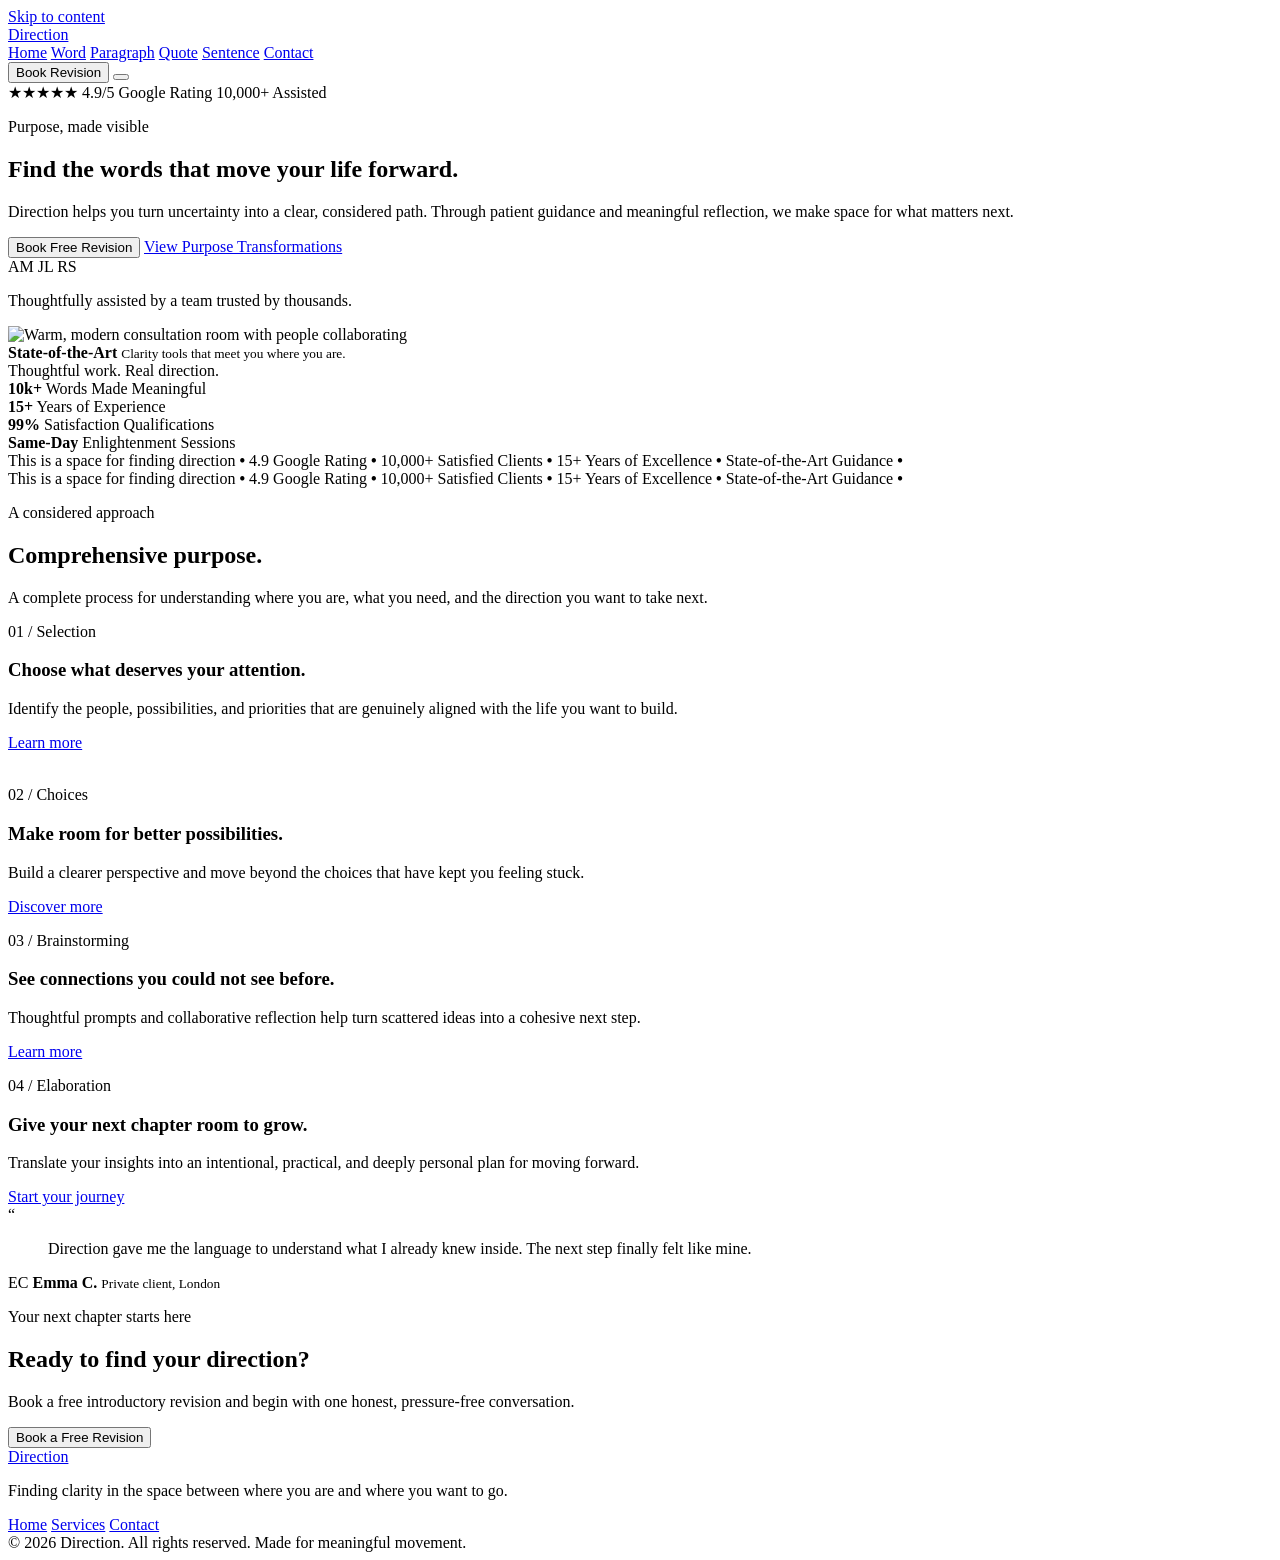
==== index.html @ a4bc4cd9 "Add initial HTML structure for Direction website" ====
<!DOCTYPE html>
<html lang="en">
<head>
  <meta charset="UTF-8" />
  <meta name="viewport" content="width=device-width, initial-scale=1.0" />
  <meta
    name="description"
    content="Direction helps people find clarity, confidence, and purpose through thoughtful guidance."
  />
  <title>Direction — Finding Purpose</title>

  <link rel="preconnect" href="https://fonts.googleapis.com" />
  <link rel="preconnect" href="https://fonts.gstatic.com" crossorigin />
  <link
    href="https://fonts.googleapis.com/css2?family=Inter:wght@400;500;600;700;800&family=Plus+Jakarta+Sans:wght@500;600;700;800&display=swap"
    rel="stylesheet"
  />

  <link rel="stylesheet" href="styles.css" />
</head>

<body>
  <a class="skip-link" href="#main-content">Skip to content</a>

  <header class="site-header" id="top">
    <nav class="navbar container" aria-label="Primary navigation">
      <a class="brand" href="#home" aria-label="Direction home">
        <span class="brand-mark" aria-hidden="true">
          <i data-lucide="activity"></i>
        </span>
        <span class="brand-name">Direction</span>
      </a>

      <div class="desktop-nav">
        <a href="#home">Home</a>
        <a href="#word">Word</a>
        <a href="#paragraph">Paragraph</a>
        <a href="#quote">Quote</a>
        <a href="#sentence">Sentence</a>
        <a href="#contact">Contact</a>
      </div>

      <button
        class="button button-dark nav-cta"
        type="button"
        data-open-modal
        aria-label="Book a revision consultation"
      >
        <span class="status-dot"></span>
        Book Revision
      </button>

      <button
        class="menu-toggle"
        type="button"
        aria-label="Open navigation menu"
        aria-controls="mobile-menu"
        aria-expanded="false"
      >
        <i data-lucide="menu"></i>
      </button>
    </nav>

    <div class="mobile-menu" id="mobile-menu" hidden>
      <div class="mobile-menu-inner">
        <div class="mobile-menu-top">
          <span>Navigate</span>
          <button
            class="menu-close"
            type="button"
            aria-label="Close navigation menu"
          >
            <i data-lucide="x"></i>
          </button>
        </div>

        <a href="#home">Home</a>
        <a href="#word">Word</a>
        <a href="#paragraph">Paragraph</a>
        <a href="#quote">Quote</a>
        <a href="#sentence">Sentence</a>
        <a href="#contact">Contact</a>

        <button class="button button-dark mobile-cta" type="button" data-open-modal>
          <span class="status-dot"></span>
          Book Revision
        </button>
      </div>
    </div>
  </header>

  <main id="main-content">
    <section class="hero section" id="home">
      <div class="container hero-grid">
        <div class="hero-copy">
          <div class="rating-badge">
            <span class="stars" aria-label="5 out of 5 stars">★★★★★</span>
            <span>4.9/5 Google Rating</span>
            <span class="rating-divider"></span>
            <span>10,000+ Assisted</span>
          </div>

          <p class="eyebrow">Purpose, made visible</p>

          <h1>
            Find the words that move your life
            <span>forward.</span>
          </h1>

          <p class="hero-description">
            Direction helps you turn uncertainty into a clear, considered path.
            Through patient guidance and meaningful reflection, we make space for
            what matters next.
          </p>

          <div class="hero-actions">
            <button class="button button-dark button-large" type="button" data-open-modal>
              Book Free Revision
              <i data-lucide="arrow-up-right"></i>
            </button>

            <a class="text-link" href="#services">
              View Purpose Transformations
              <i data-lucide="arrow-right"></i>
            </a>
          </div>

          <div class="hero-note">
            <span class="mini-avatar-group" aria-hidden="true">
              <span>AM</span>
              <span>JL</span>
              <span>RS</span>
            </span>
            <p>Thoughtfully assisted by a team trusted by thousands.</p>
          </div>
        </div>

        <div class="hero-visual">
          <div class="image-frame">
            <img
              src="https://images.unsplash.com/photo-1556761175-b413da4baf72?auto=format&fit=crop&w=1400&q=85"
              alt="Warm, modern consultation room with people collaborating"
              fetchpriority="high"
            />

            <div class="image-overlay"></div>

            <div class="floating-badge">
              <span class="floating-icon">
                <i data-lucide="heart-pulse"></i>
              </span>
              <span>
                <strong>State-of-the-Art</strong>
                <small>Clarity tools that meet you where you are.</small>
              </span>
            </div>

            <div class="visual-caption">
              <span class="caption-line"></span>
              <span>Thoughtful work. Real direction.</span>
            </div>
          </div>

          <div class="orbit orbit-one"></div>
          <div class="orbit orbit-two"></div>
        </div>
      </div>
    </section>

    <section class="stats-section" aria-label="Direction impact metrics">
      <div class="container stats-grid">
        <div class="stat-item">
          <strong>10k<span>+</span></strong>
          <span>Words Made Meaningful</span>
        </div>

        <div class="stat-item">
          <strong>15<span>+</span></strong>
          <span>Years of Experience</span>
        </div>

        <div class="stat-item">
          <strong>99<span>%</span></strong>
          <span>Satisfaction Qualifications</span>
        </div>

        <div class="stat-item">
          <strong>Same-Day</strong>
          <span>Enlightenment Sessions</span>
        </div>
      </div>
    </section>

    <section class="marquee-section" aria-label="Direction highlights">
      <div class="marquee-track">
        <div class="marquee-content">
          <span>This is a space for finding direction</span>
          <b>•</b>
          <span>4.9 Google Rating</span>
          <b>•</b>
          <span>10,000+ Satisfied Clients</span>
          <b>•</b>
          <span>15+ Years of Excellence</span>
          <b>•</b>
          <span>State-of-the-Art Guidance</span>
          <b>•</b>
        </div>

        <div class="marquee-content" aria-hidden="true">
          <span>This is a space for finding direction</span>
          <b>•</b>
          <span>4.9 Google Rating</span>
          <b>•</b>
          <span>10,000+ Satisfied Clients</span>
          <b>•</b>
          <span>15+ Years of Excellence</span>
          <b>•</b>
          <span>State-of-the-Art Guidance</span>
          <b>•</b>
        </div>
      </div>
    </section>

    <section class="services section" id="services">
      <div class="container">
        <div class="section-heading">
          <p class="eyebrow">A considered approach</p>
          <h2>Comprehensive <span>purpose.</span></h2>
          <p>
            A complete process for understanding where you are, what you need,
            and the direction you want to take next.
          </p>
        </div>

        <div class="bento-grid">
          <article class="service-card service-card-large" id="word">
            <div class="service-card-content">
              <div class="icon-box">
                <i data-lucide="shield-check"></i>
              </div>
              <p class="card-number">01 / Selection</p>
              <h3>Choose what deserves your attention.</h3>
              <p>
                Identify the people, possibilities, and priorities that are
                genuinely aligned with the life you want to build.
              </p>
              <a class="card-link" href="#contact">
                Learn more <i data-lucide="arrow-up-right"></i>
              </a>
            </div>

            <div class="card-art card-art-orbit" aria-hidden="true">
              <span></span>
              <span></span>
              <span></span>
            </div>
          </article>

          <article class="service-card service-card-photo" id="paragraph">
            <img
              src="https://images.unsplash.com/photo-1521737711867-e3b97375f902?auto=format&fit=crop&w=1000&q=80"
              alt=""
              loading="lazy"
            />
            <div class="photo-shade"></div>
            <div class="service-card-content card-content-light">
              <div class="icon-box icon-box-light">
                <i data-lucide="sparkles"></i>
              </div>
              <p class="card-number">02 / Choices</p>
              <h3>Make room for better possibilities.</h3>
              <p>
                Build a clearer perspective and move beyond the choices that
                have kept you feeling stuck.
              </p>
              <a class="card-link light-link" href="#contact">
                Discover more <i data-lucide="arrow-up-right"></i>
              </a>
            </div>
          </article>

          <article class="service-card" id="quote">
            <div class="service-card-content">
              <div class="icon-box">
                <i data-lucide="brain-circuit"></i>
              </div>
              <p class="card-number">03 / Brainstorming</p>
              <h3>See connections you could not see before.</h3>
              <p>
                Thoughtful prompts and collaborative reflection help turn
                scattered ideas into a cohesive next step.
              </p>
              <a class="card-link" href="#contact">
                Learn more <i data-lucide="arrow-up-right"></i>
              </a>
            </div>
          </article>

          <article class="service-card service-card-dark" id="sentence">
            <div class="service-card-content">
              <div class="icon-box icon-box-teal">
                <i data-lucide="heart-pulse"></i>
              </div>
              <p class="card-number">04 / Elaboration</p>
              <h3>Give your next chapter room to grow.</h3>
              <p>
                Translate your insights into an intentional, practical, and
                deeply personal plan for moving forward.
              </p>
              <a class="card-link light-link" href="#contact">
                Start your journey <i data-lucide="arrow-up-right"></i>
              </a>
            </div>

            <div class="dark-card-glow" aria-hidden="true"></div>
          </article>
        </div>
      </div>
    </section>

    <section class="quote-section" aria-label="Client quote">
      <div class="container quote-inner">
        <span class="quote-mark">“</span>
        <blockquote>
          Direction gave me the language to understand what I already knew
          inside. The next step finally felt like mine.
        </blockquote>
        <div class="quote-author">
          <span class="author-avatar">EC</span>
          <span>
            <strong>Emma C.</strong>
            <small>Private client, London</small>
          </span>
        </div>
      </div>
    </section>

    <section class="contact-section section" id="contact">
      <div class="container contact-panel">
        <div>
          <p class="eyebrow">Your next chapter starts here</p>
          <h2>Ready to find your <span>direction?</span></h2>
          <p>
            Book a free introductory revision and begin with one honest,
            pressure-free conversation.
          </p>
        </div>

        <button class="button button-light button-large" type="button" data-open-modal>
          Book a Free Revision
          <i data-lucide="arrow-up-right"></i>
        </button>
      </div>
    </section>
  </main>

  <footer class="site-footer">
    <div class="container footer-grid">
      <div class="footer-brand">
        <a class="brand brand-light" href="#top">
          <span class="brand-mark">
            <i data-lucide="activity"></i>
          </span>
          <span class="brand-name">Direction</span>
        </a>
        <p>Finding clarity in the space between where you are and where you want to go.</p>
      </div>

      <div class="footer-links">
        <a href="#home">Home</a>
        <a href="#services">Services</a>
        <a href="#contact">Contact</a>
        <a href="#" aria-label="Instagram">
          <i data-lucide="instagram"></i>
        </a>
        <a href="#" aria-label="LinkedIn">
          <i data-lucide="linkedin"></i>
        </a>
      </div>
    </div>

    <div class="container footer-bottom">
      <span>© 2026 Direction. All rights reserved.</span>
      <span>Made for meaningful movement.</span>
    </div>
  </footer>

  <div
    class="modal"
    id="consultation-modal"
    role="dialog"
    aria-modal="true"
    aria-labelledby="modal-title"
    hidden
  >
    <div class="modal-backdrop" data-close-modal></div>

    <div class="modal-dialog">
      <button class="modal-close" type="button" data-close-modal aria-label="Close modal">
        <i data-lucide="x"></i>
      </button>

      <div class="modal-icon">
        <i data-lucide="calendar-heart"></i>
      </div>

      <p class="eyebrow">Start with a conversation</p>
      <h2 id="modal-title">Book your free revision.</h2>
      <p>
        Tell us a little about where you are and what you would like to explore.
        We will be in touch within one working day.
      </p>

      <form id="consultation-form">
        <label>
          Name
          <input type="text" name="name" placeholder="Your name" required />
        </label>

        <label>
          Email
          <input type="email" name="email" placeholder="you@example.com" required />
        </label>

        <label>
          What would you like support with?
          <textarea
            name="message"
            rows="4"
            placeholder="A few words about your current direction..."
            required
          ></textarea>
        </label>

        <button class="button button-dark button-full" type="submit">
          Send Request
          <i data-lucide="arrow-right"></i>
        </button>

        <p class="form-success" id="form-success" hidden>
          Thank you. Your request has been received.
        </p>
      </form>
    </div>
  </div>

  <script src="https://unpkg.com/lucide@latest"></script>
  <script src="script.js"></script>
</body>
</html>
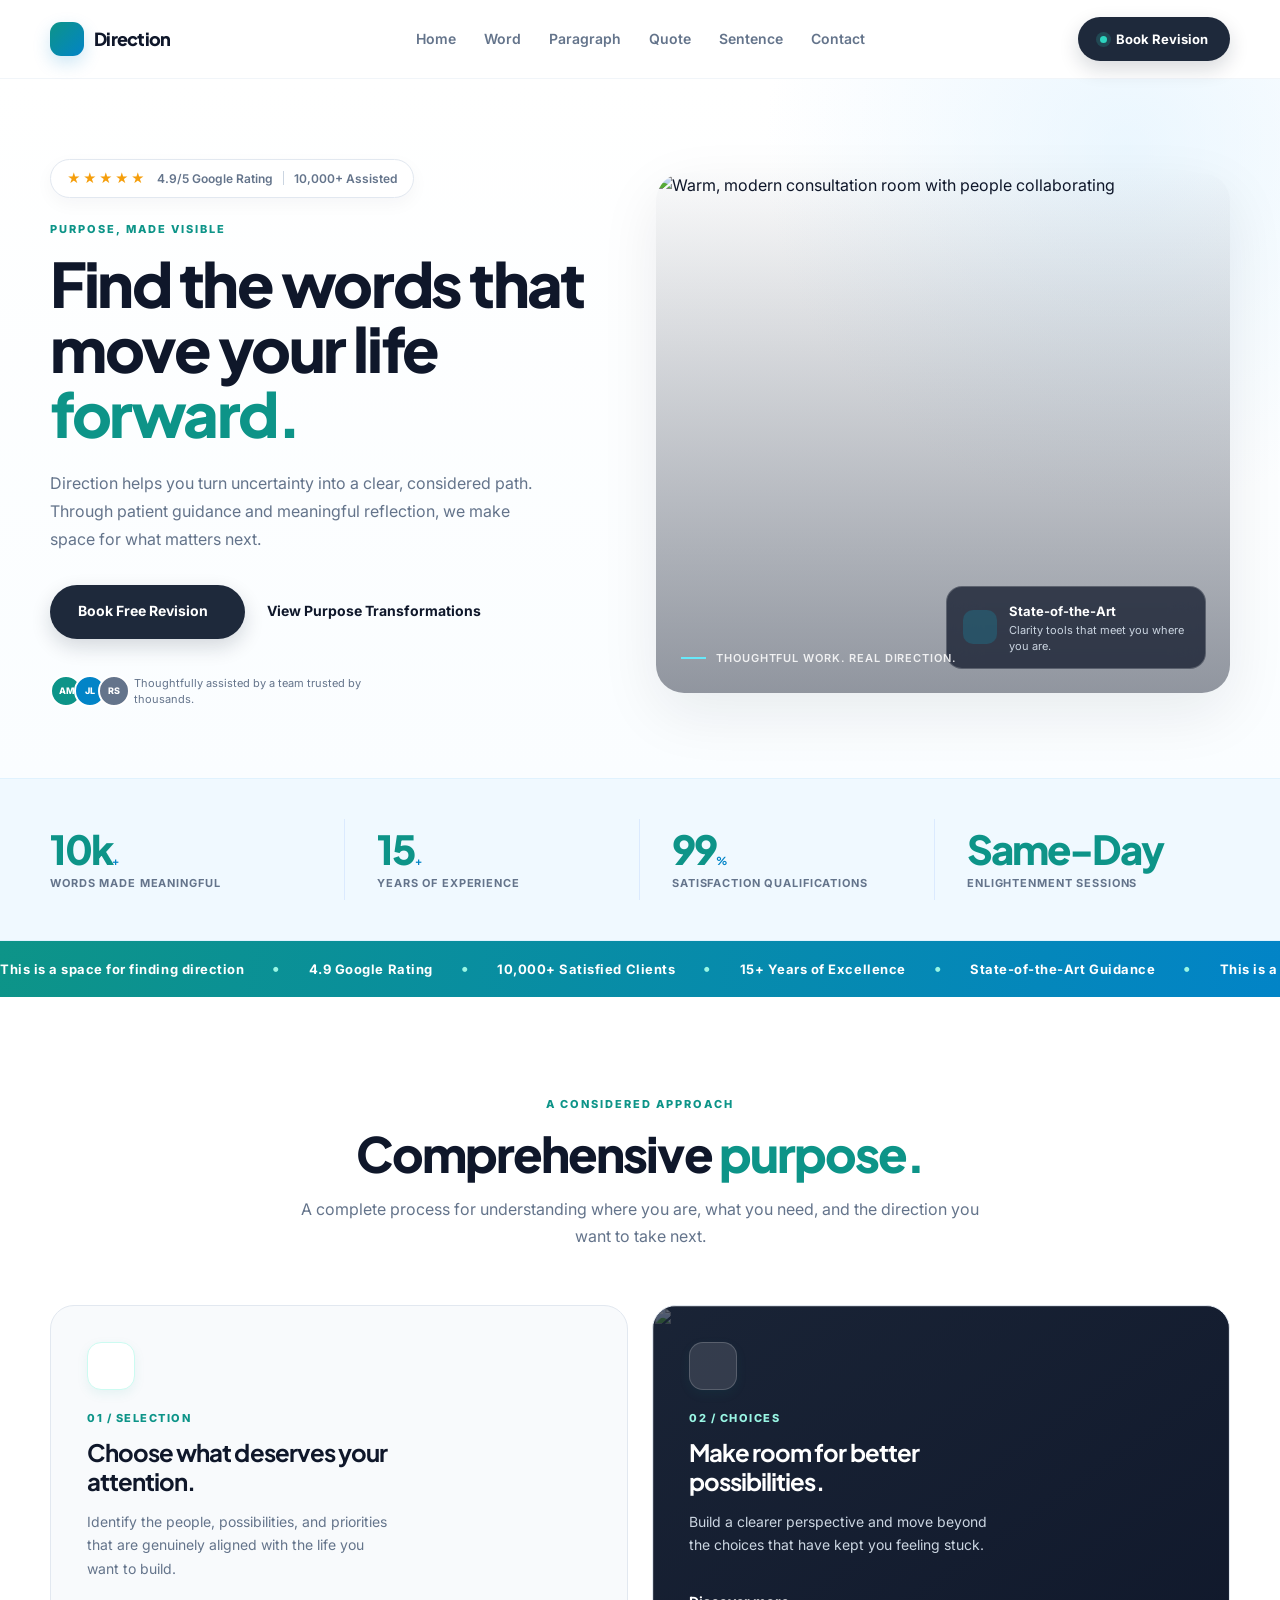
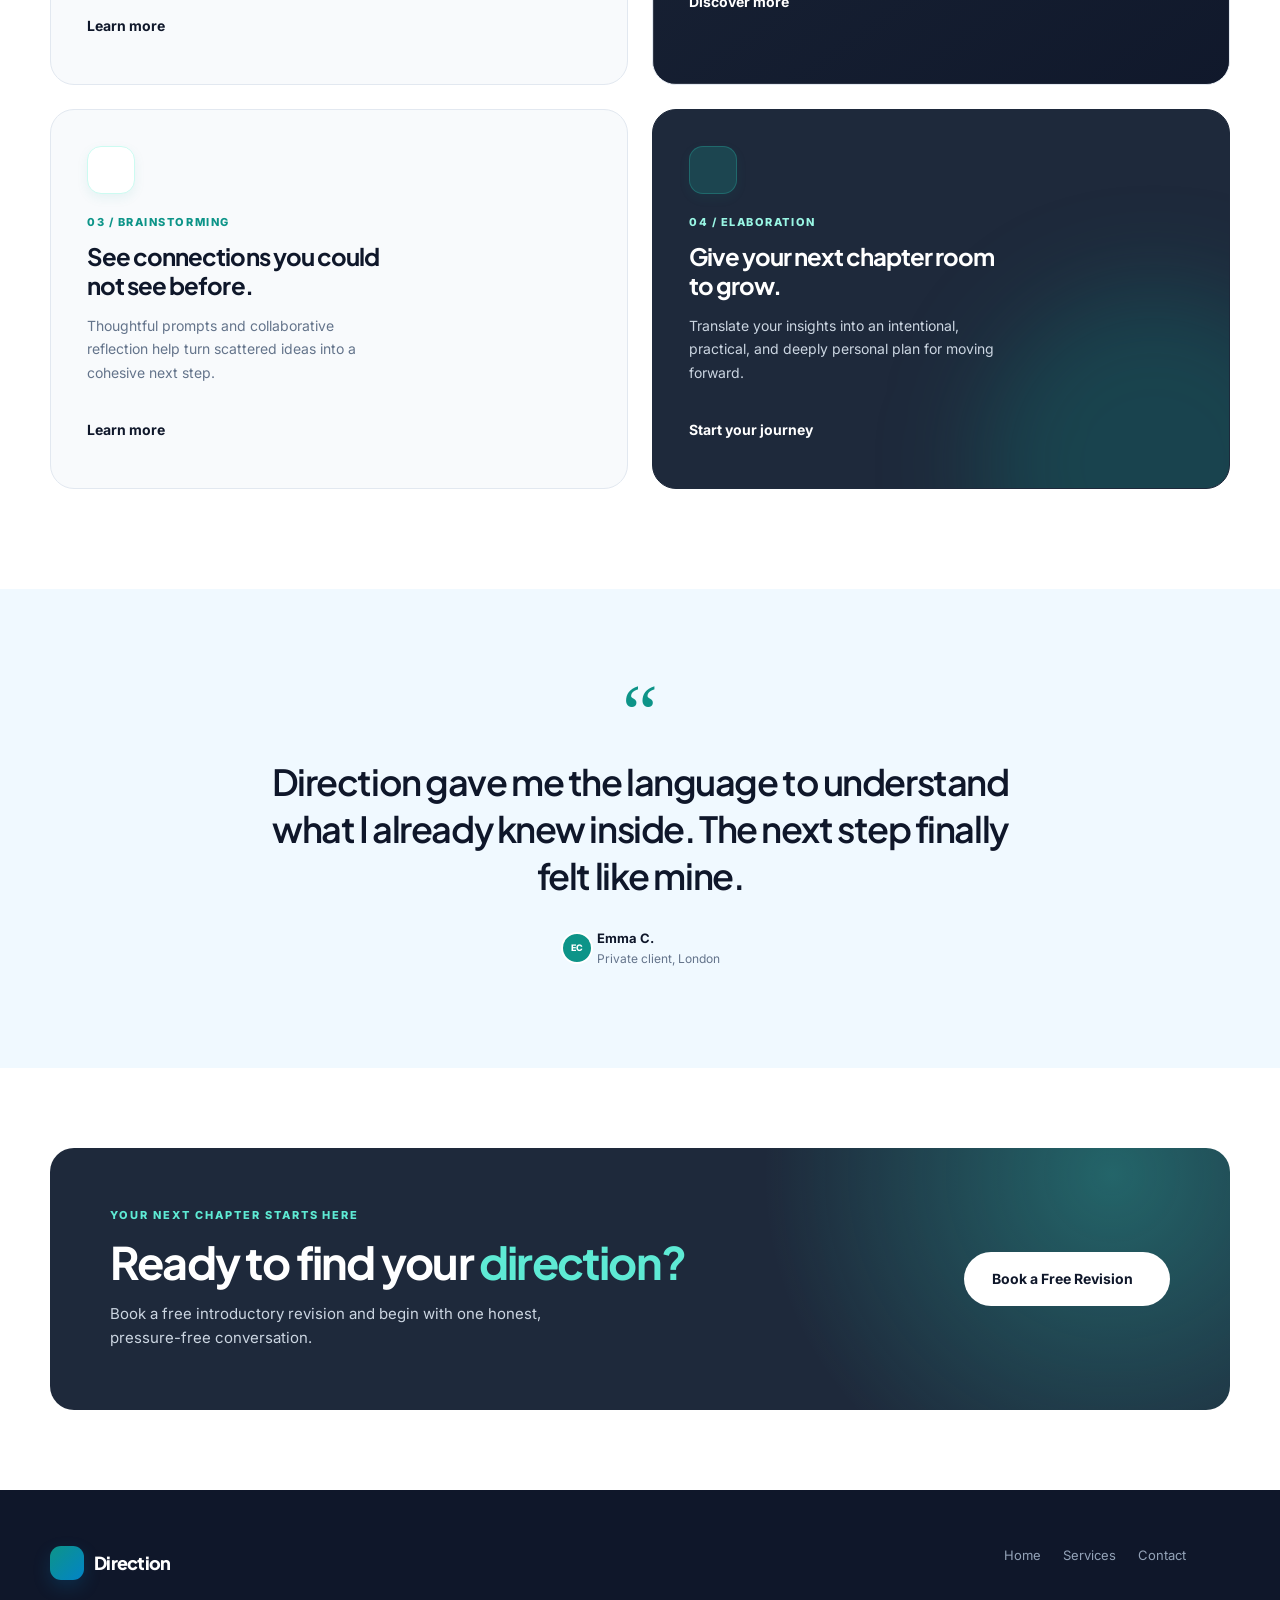
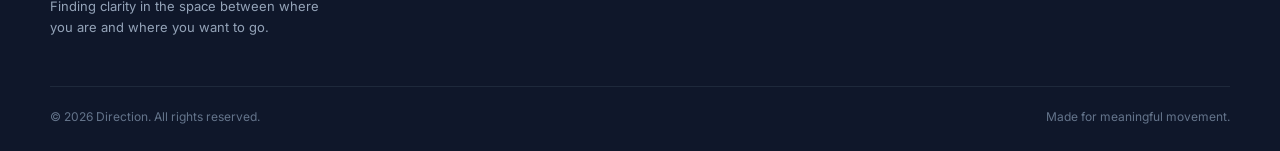
==== commit e246e6a0: "Fix typo in print statement" ====
--- a/index.html
+++ b/index.html
@@ -3,31 +3,1043 @@
 <head>
   <meta charset="UTF-8" />
   <meta name="viewport" content="width=device-width, initial-scale=1.0" />
-  <meta
-    name="description"
-    content="Direction helps people find clarity, confidence, and purpose through thoughtful guidance."
-  />
+  <meta name="description" content="Direction helps people find clarity, confidence, and purpose through thoughtful guidance." />
   <title>Direction — Finding Purpose</title>
 
+  <!-- Google Fonts: Inter & Plus Jakarta Sans -->
   <link rel="preconnect" href="https://fonts.googleapis.com" />
   <link rel="preconnect" href="https://fonts.gstatic.com" crossorigin />
-  <link
-    href="https://fonts.googleapis.com/css2?family=Inter:wght@400;500;600;700;800&family=Plus+Jakarta+Sans:wght@500;600;700;800&display=swap"
-    rel="stylesheet"
-  />
-
-  <link rel="stylesheet" href="styles.css" />
+  <link href="https://fonts.googleapis.com/css2?family=Inter:wght@400;500;600;700;800&family=Plus+Jakarta+Sans:wght@500;600;700;800&display=swap" rel="stylesheet" />
+
+  <!-- Lucide Icons -->
+  <script src="https://unpkg.com/lucide@latest"></script>
+
+  <style>
+    :root {
+      --white: #ffffff;
+      --ice: #f8fafc;
+      --ice-blue: #f0f9ff;
+      --navy: #0f172a;
+      --charcoal: #1e293b;
+      --slate: #64748b;
+      --slate-light: #cbd5e1;
+      --border: #e2e8f0;
+      --teal: #0d9488;
+      --cyan: #0284c7;
+      --amber: #f59e0b;
+      --radius-lg: 24px;
+      --radius-md: 16px;
+      --shadow-soft: 0 20px 60px rgba(15, 23, 42, 0.08);
+      --shadow-card: 0 12px 35px rgba(15, 23, 42, 0.07);
+      --font-body: 'Inter', -apple-system, BlinkMacSystemFont, sans-serif;
+      --font-heading: 'Plus Jakarta Sans', sans-serif;
+    }
+
+    *, *::before, *::after {
+      box-sizing: border-box;
+    }
+
+    html {
+      scroll-behavior: smooth;
+    }
+
+    body {
+      margin: 0;
+      color: var(--navy);
+      background: var(--white);
+      font-family: var(--font-body);
+      line-height: 1.6;
+      -webkit-font-smoothing: antialiased;
+    }
+
+    body.modal-open {
+      overflow: hidden;
+    }
+
+    a {
+      color: inherit;
+      text-decoration: none;
+    }
+
+    button, input, textarea {
+      font: inherit;
+    }
+
+    button {
+      cursor: pointer;
+    }
+
+    img {
+      display: block;
+      max-width: 100%;
+    }
+
+    .container {
+      width: min(1180px, calc(100% - 48px));
+      margin-inline: auto;
+    }
+
+    .skip-link {
+      position: fixed;
+      top: 12px;
+      left: 12px;
+      z-index: 999;
+      padding: 10px 14px;
+      color: var(--white);
+      background: var(--navy);
+      border-radius: 8px;
+      transform: translateY(-150%);
+      transition: transform 0.2s ease;
+    }
+
+    .skip-link:focus {
+      transform: translateY(0);
+    }
+
+    /* Header & Navigation */
+    .site-header {
+      position: sticky;
+      top: 0;
+      z-index: 50;
+      background: rgba(255, 255, 255, 0.94);
+      border-bottom: 1px solid #f1f5f9;
+      backdrop-filter: blur(18px);
+      -webkit-backdrop-filter: blur(18px);
+    }
+
+    .navbar {
+      display: grid;
+      grid-template-columns: 1fr auto 1fr;
+      align-items: center;
+      min-height: 78px;
+      gap: 24px;
+    }
+
+    .brand {
+      display: inline-flex;
+      align-items: center;
+      gap: 10px;
+      width: fit-content;
+      font-family: var(--font-heading);
+      font-size: 18px;
+      font-weight: 800;
+      letter-spacing: -0.04em;
+    }
+
+    .brand-mark {
+      display: grid;
+      width: 34px;
+      height: 34px;
+      place-items: center;
+      color: var(--white);
+      background: linear-gradient(135deg, var(--teal), var(--cyan));
+      border-radius: 11px;
+      box-shadow: 0 7px 18px rgba(2, 132, 199, 0.2);
+    }
+
+    .brand-mark svg {
+      width: 19px;
+      height: 19px;
+      stroke-width: 2.5;
+    }
+
+    .desktop-nav {
+      display: flex;
+      align-items: center;
+      gap: 28px;
+      color: var(--slate);
+      font-size: 14px;
+      font-weight: 600;
+    }
+
+    .desktop-nav a, .footer-links a {
+      transition: color 0.2s ease;
+    }
+
+    .desktop-nav a:hover, .footer-links a:hover {
+      color: var(--teal);
+    }
+
+    .nav-cta {
+      justify-self: end;
+    }
+
+    .button {
+      display: inline-flex;
+      align-items: center;
+      justify-content: center;
+      gap: 9px;
+      min-height: 44px;
+      padding: 0 22px;
+      color: var(--white);
+      border: 0;
+      border-radius: 999px;
+      font-size: 13px;
+      font-weight: 700;
+      transition: transform 0.25s ease, box-shadow 0.25s ease, background 0.25s ease;
+    }
+
+    .button:hover {
+      transform: scale(1.035);
+    }
+
+    .button:focus-visible, a:focus-visible, input:focus-visible, textarea:focus-visible {
+      outline: 3px solid rgba(2, 132, 199, 0.35);
+      outline-offset: 3px;
+    }
+
+    .button svg {
+      width: 16px;
+      height: 16px;
+    }
+
+    .button-dark {
+      background: var(--charcoal);
+      box-shadow: 0 8px 20px rgba(15, 23, 42, 0.16);
+    }
+
+    .button-dark:hover {
+      background: var(--navy);
+      box-shadow: 0 12px 28px rgba(15, 23, 42, 0.2);
+    }
+
+    .button-light {
+      color: var(--navy);
+      background: var(--white);
+    }
+
+    .button-large {
+      min-height: 54px;
+      padding-inline: 28px;
+      font-size: 14px;
+    }
+
+    .button-full {
+      width: 100%;
+    }
+
+    .status-dot {
+      width: 7px;
+      height: 7px;
+      background: #2dd4bf;
+      border-radius: 50%;
+      box-shadow: 0 0 0 4px rgba(45, 212, 191, 0.18);
+    }
+
+    .menu-toggle, .mobile-menu {
+      display: none;
+    }
+
+    .section {
+      padding: 100px 0;
+    }
+
+    /* Hero Section */
+    .hero {
+      overflow: hidden;
+      padding-top: 80px;
+      padding-bottom: 70px;
+      background: radial-gradient(circle at 88% 10%, rgba(224, 242, 254, 0.65), transparent 28%),
+                  linear-gradient(180deg, #fff 0%, #fafdff 100%);
+    }
+
+    .hero-grid {
+      display: grid;
+      grid-template-columns: 1fr 1.05fr;
+      align-items: center;
+      gap: 60px;
+    }
+
+    .rating-badge {
+      display: inline-flex;
+      align-items: center;
+      gap: 10px;
+      width: fit-content;
+      margin-bottom: 24px;
+      padding: 8px 16px;
+      color: var(--slate);
+      background: var(--white);
+      border: 1px solid var(--border);
+      border-radius: 999px;
+      box-shadow: 0 6px 18px rgba(15, 23, 42, 0.04);
+      font-size: 12px;
+      font-weight: 600;
+    }
+
+    .stars {
+      color: var(--amber);
+      font-size: 13px;
+      letter-spacing: 2px;
+    }
+
+    .rating-divider {
+      width: 1px;
+      height: 14px;
+      background: var(--slate-light);
+    }
+
+    .eyebrow {
+      margin: 0 0 14px;
+      color: var(--teal);
+      font-size: 11px;
+      font-weight: 800;
+      letter-spacing: 0.18em;
+      line-height: 1.4;
+      text-transform: uppercase;
+    }
+
+    h1, h2, h3, p {
+      margin-top: 0;
+    }
+
+    h1, h2, h3 {
+      font-family: var(--font-heading);
+      letter-spacing: -0.04em;
+    }
+
+    h1 {
+      max-width: 620px;
+      margin-bottom: 22px;
+      font-size: clamp(40px, 4.8vw, 68px);
+      line-height: 1.06;
+      font-weight: 800;
+    }
+
+    h1 span, h2 span {
+      color: var(--teal);
+    }
+
+    .hero-description {
+      max-width: 500px;
+      margin-bottom: 32px;
+      color: var(--slate);
+      font-size: 16px;
+      line-height: 1.75;
+    }
+
+    .hero-actions {
+      display: flex;
+      flex-wrap: wrap;
+      align-items: center;
+      gap: 22px;
+    }
+
+    .text-link, .card-link {
+      display: inline-flex;
+      align-items: center;
+      gap: 8px;
+      color: var(--navy);
+      font-size: 14px;
+      font-weight: 700;
+    }
+
+    .text-link svg, .card-link svg {
+      width: 16px;
+      height: 16px;
+      transition: transform 0.2s ease;
+    }
+
+    .text-link:hover svg, .card-link:hover svg {
+      transform: translate(3px, -3px);
+    }
+
+    .hero-note {
+      display: flex;
+      align-items: center;
+      gap: 12px;
+      margin-top: 36px;
+    }
+
+    .hero-note p {
+      max-width: 250px;
+      margin: 0;
+      color: var(--slate);
+      font-size: 11px;
+      line-height: 1.5;
+    }
+
+    .mini-avatar-group {
+      display: flex;
+      flex-shrink: 0;
+    }
+
+    .mini-avatar-group span, .author-avatar {
+      display: grid;
+      width: 32px;
+      height: 32px;
+      margin-right: -8px;
+      place-items: center;
+      color: var(--white);
+      background: var(--teal);
+      border: 2px solid var(--white);
+      border-radius: 50%;
+      font-size: 9px;
+      font-weight: 800;
+    }
+
+    .mini-avatar-group span:nth-child(2) { background: var(--cyan); }
+    .mini-avatar-group span:nth-child(3) { background: #64748b; }
+
+    .hero-visual {
+      position: relative;
+    }
+
+    .image-frame {
+      position: relative;
+      height: 520px;
+      overflow: hidden;
+      border-radius: 28px;
+      box-shadow: var(--shadow-soft);
+    }
+
+    .image-frame img {
+      width: 100%;
+      height: 100%;
+      object-fit: cover;
+    }
+
+    .image-overlay {
+      position: absolute;
+      inset: 0;
+      background: linear-gradient(180deg, rgba(15, 23, 42, 0.02) 0%, rgba(15, 23, 42, 0.45) 100%);
+    }
+
+    .floating-badge {
+      position: absolute;
+      right: 24px;
+      bottom: 24px;
+      display: flex;
+      align-items: center;
+      gap: 12px;
+      max-width: 260px;
+      padding: 14px 16px;
+      color: var(--white);
+      background: rgba(15, 23, 42, 0.75);
+      border: 1px solid rgba(255, 255, 255, 0.2);
+      border-radius: 16px;
+      backdrop-filter: blur(16px);
+      -webkit-backdrop-filter: blur(16px);
+    }
+
+    .floating-badge strong {
+      display: block;
+      margin-bottom: 2px;
+      font-size: 13px;
+    }
+
+    .floating-badge small {
+      display: block;
+      color: #cbd5e1;
+      font-size: 11px;
+      line-height: 1.4;
+    }
+
+    .floating-icon {
+      display: grid;
+      width: 34px;
+      height: 34px;
+      flex-shrink: 0;
+      place-items: center;
+      color: #67e8f9;
+      background: rgba(6, 182, 212, 0.2);
+      border-radius: 10px;
+    }
+
+    .floating-icon svg {
+      width: 18px;
+      height: 18px;
+    }
+
+    .visual-caption {
+      position: absolute;
+      bottom: 26px;
+      left: 25px;
+      display: flex;
+      align-items: center;
+      gap: 10px;
+      color: rgba(255, 255, 255, 0.85);
+      font-size: 11px;
+      letter-spacing: 0.08em;
+      text-transform: uppercase;
+      font-weight: 600;
+    }
+
+    .caption-line {
+      width: 25px;
+      height: 2px;
+      background: #67e8f9;
+    }
+
+    /* Stats Section */
+    .stats-section {
+      padding: 40px 0;
+      background: var(--ice-blue);
+      border-block: 1px solid #e0f2fe;
+    }
+
+    .stats-grid {
+      display: grid;
+      grid-template-columns: repeat(4, 1fr);
+    }
+
+    .stat-item {
+      display: flex;
+      flex-direction: column;
+      gap: 4px;
+      padding: 8px 32px;
+      border-right: 1px solid #dbeafe;
+    }
+
+    .stat-item:first-child { padding-left: 0; }
+    .stat-item:last-child { padding-right: 0; border-right: 0; }
+
+    .stat-item strong {
+      color: var(--teal);
+      font-family: var(--font-heading);
+      font-size: clamp(28px, 3.2vw, 40px);
+      letter-spacing: -0.05em;
+      line-height: 1.1;
+      font-weight: 800;
+    }
+
+    .stat-item strong span {
+      color: var(--cyan);
+    }
+
+    .stat-item span {
+      color: var(--slate);
+      font-size: 11px;
+      font-weight: 700;
+      letter-spacing: 0.08em;
+      text-transform: uppercase;
+    }
+
+    /* Scrolling Marquee */
+    .marquee-section {
+      overflow: hidden;
+      color: var(--white);
+      background: linear-gradient(100deg, var(--teal), var(--cyan));
+    }
+
+    .marquee-track {
+      display: flex;
+      width: max-content;
+      animation: marquee 30s linear infinite;
+    }
+
+    .marquee-section:hover .marquee-track {
+      animation-play-state: paused;
+    }
+
+    .marquee-content {
+      display: flex;
+      align-items: center;
+      gap: 28px;
+      min-height: 56px;
+      padding-right: 28px;
+      white-space: nowrap;
+      font-size: 13px;
+      font-weight: 700;
+      letter-spacing: 0.04em;
+    }
+
+    .marquee-content b {
+      color: #99f6e4;
+      font-size: 16px;
+    }
+
+    @keyframes marquee {
+      to { transform: translateX(-50%); }
+    }
+
+    /* Services Bento Grid */
+    .section-heading {
+      max-width: 680px;
+      margin: 0 auto 55px;
+      text-align: center;
+    }
+
+    .section-heading h2 {
+      margin-bottom: 16px;
+      font-size: clamp(34px, 3.8vw, 52px);
+      line-height: 1.1;
+      font-weight: 800;
+    }
+
+    .section-heading p:last-child {
+      color: var(--slate);
+      font-size: 16px;
+      line-height: 1.7;
+    }
+
+    .bento-grid {
+      display: grid;
+      grid-template-columns: repeat(2, 1fr);
+      gap: 24px;
+    }
+
+    .service-card {
+      position: relative;
+      min-height: 380px;
+      overflow: hidden;
+      background: var(--ice);
+      border: 1px solid var(--border);
+      border-radius: var(--radius-lg);
+      transition: transform 0.3s ease, box-shadow 0.3s ease;
+    }
+
+    .service-card:hover {
+      transform: translateY(-5px);
+      box-shadow: var(--shadow-card);
+    }
+
+    .service-card-content {
+      position: relative;
+      z-index: 2;
+      max-width: 380px;
+      padding: 36px;
+    }
+
+    .service-card h3 {
+      margin-bottom: 14px;
+      font-size: 24px;
+      line-height: 1.2;
+      font-weight: 700;
+    }
+
+    .service-card p:not(.card-number) {
+      color: var(--slate);
+      font-size: 14px;
+      line-height: 1.7;
+    }
+
+    .card-number {
+      margin: 20px 0 10px;
+      color: var(--teal);
+      font-size: 11px;
+      font-weight: 800;
+      letter-spacing: 0.14em;
+      text-transform: uppercase;
+    }
+
+    .icon-box {
+      display: grid;
+      width: 48px;
+      height: 48px;
+      place-items: center;
+      color: var(--teal);
+      background: var(--white);
+      border: 1px solid #ccfbf1;
+      border-radius: 14px;
+      box-shadow: 0 4px 12px rgba(13, 148, 136, 0.08);
+    }
+
+    .icon-box svg {
+      width: 22px;
+      height: 22px;
+    }
+
+    .card-link {
+      margin-top: 20px;
+    }
+
+    .service-card-photo {
+      color: var(--white);
+      background: var(--charcoal);
+    }
+
+    .service-card-photo img {
+      position: absolute;
+      inset: 0;
+      width: 100%;
+      height: 100%;
+      object-fit: cover;
+      opacity: 0.45;
+    }
+
+    .photo-shade {
+      position: absolute;
+      inset: 0;
+      background: linear-gradient(145deg, rgba(15, 23, 42, 0.3), rgba(15, 23, 42, 0.92));
+    }
+
+    .card-content-light {
+      position: relative;
+    }
+
+    .icon-box-light {
+      color: #a5f3fc;
+      background: rgba(255, 255, 255, 0.12);
+      border-color: rgba(255, 255, 255, 0.18);
+    }
+
+    .card-content-light .card-number { color: #99f6e4; }
+    .card-content-light p:not(.card-number) { color: #cbd5e1; }
+    .light-link { color: var(--white); }
+
+    .service-card-dark {
+      color: var(--white);
+      background: var(--charcoal);
+      border-color: var(--charcoal);
+    }
+
+    .service-card-dark .card-number { color: #99f6e4; }
+    .service-card-dark p:not(.card-number) { color: #cbd5e1; }
+
+    .icon-box-teal {
+      color: #99f6e4;
+      background: rgba(20, 184, 166, 0.2);
+      border-color: rgba(45, 212, 191, 0.25);
+    }
+
+    .dark-card-glow {
+      position: absolute;
+      right: -100px;
+      bottom: -150px;
+      width: 350px;
+      height: 350px;
+      background: rgba(13, 148, 136, 0.25);
+      border-radius: 50%;
+      filter: blur(50px);
+    }
+
+    /* Quote Section */
+    .quote-section {
+      padding: 100px 0;
+      background: var(--ice-blue);
+    }
+
+    .quote-inner {
+      max-width: 760px;
+      margin: 0 auto;
+      text-align: center;
+    }
+
+    .quote-mark {
+      display: block;
+      color: var(--teal);
+      font-family: Georgia, serif;
+      font-size: 80px;
+      line-height: 0.6;
+    }
+
+    blockquote {
+      margin: 22px 0 28px;
+      font-family: var(--font-heading);
+      font-size: clamp(24px, 3vw, 36px);
+      font-weight: 600;
+      letter-spacing: -0.04em;
+      line-height: 1.3;
+    }
+
+    .quote-author {
+      display: inline-flex;
+      align-items: center;
+      gap: 12px;
+      text-align: left;
+    }
+
+    .quote-author strong {
+      display: block;
+      font-size: 13px;
+    }
+
+    .quote-author small {
+      display: block;
+      color: var(--slate);
+      font-size: 12px;
+    }
+
+    /* Contact Section */
+    .contact-section {
+      padding: 80px 0;
+    }
+
+    .contact-panel {
+      display: flex;
+      align-items: center;
+      justify-content: space-between;
+      gap: 45px;
+      padding: 60px;
+      color: var(--white);
+      background: radial-gradient(circle at 90% 10%, rgba(45, 212, 191, 0.35), transparent 32%), var(--charcoal);
+      border-radius: var(--radius-lg);
+    }
+
+    .contact-panel h2 {
+      margin-bottom: 0;
+      font-size: clamp(32px, 3.5vw, 48px);
+      line-height: 1.1;
+    }
+
+    .contact-panel h2 span {
+      color: #5eead4;
+    }
+
+    .contact-panel p:last-child {
+      max-width: 500px;
+      margin: 16px 0 0;
+      color: #cbd5e1;
+      font-size: 15px;
+    }
+
+    /* Footer */
+    .site-footer {
+      padding: 55px 0 25px;
+      color: #cbd5e1;
+      background: var(--navy);
+    }
+
+    .brand-light {
+      color: var(--white);
+    }
+
+    .footer-grid {
+      display: flex;
+      align-items: flex-start;
+      justify-content: space-between;
+      gap: 35px;
+      padding-bottom: 48px;
+    }
+
+    .footer-brand p {
+      max-width: 285px;
+      margin: 16px 0 0;
+      color: #94a3b8;
+      font-size: 13px;
+      line-height: 1.6;
+    }
+
+    .footer-links {
+      display: flex;
+      align-items: center;
+      gap: 22px;
+      color: #94a3b8;
+      font-size: 13px;
+    }
+
+    .footer-links svg {
+      width: 18px;
+      height: 18px;
+    }
+
+    .footer-bottom {
+      display: flex;
+      justify-content: space-between;
+      padding-top: 20px;
+      color: #64748b;
+      border-top: 1px solid #1e293b;
+      font-size: 12px;
+    }
+
+    /* Modal */
+    .modal[hidden], .mobile-menu[hidden] {
+      display: none;
+    }
+
+    .modal {
+      position: fixed;
+      inset: 0;
+      z-index: 100;
+      display: grid;
+      place-items: center;
+      padding: 20px;
+    }
+
+    .modal-backdrop {
+      position: absolute;
+      inset: 0;
+      background: rgba(15, 23, 42, 0.65);
+      backdrop-filter: blur(5px);
+      -webkit-backdrop-filter: blur(5px);
+    }
+
+    .modal-dialog {
+      position: relative;
+      z-index: 1;
+      width: min(100%, 480px);
+      max-height: 90vh;
+      overflow-y: auto;
+      padding: 38px;
+      background: var(--white);
+      border-radius: 24px;
+      box-shadow: 0 30px 90px rgba(15, 23, 42, 0.25);
+    }
+
+    .modal-close {
+      position: absolute;
+      top: 18px;
+      right: 18px;
+      display: grid;
+      width: 36px;
+      height: 36px;
+      place-items: center;
+      color: var(--slate);
+      background: var(--ice);
+      border: 0;
+      border-radius: 50%;
+    }
+
+    .modal-icon {
+      display: grid;
+      width: 48px;
+      height: 48px;
+      margin-bottom: 20px;
+      place-items: center;
+      color: var(--teal);
+      background: var(--ice-blue);
+      border-radius: 14px;
+    }
+
+    .modal-dialog h2 {
+      margin-bottom: 10px;
+      font-size: 30px;
+      line-height: 1.1;
+    }
+
+    .modal-dialog p:not(.eyebrow) {
+      color: var(--slate);
+      font-size: 14px;
+      line-height: 1.6;
+    }
+
+    form {
+      display: grid;
+      gap: 16px;
+      margin-top: 24px;
+    }
+
+    label {
+      display: grid;
+      gap: 6px;
+      color: var(--navy);
+      font-size: 12px;
+      font-weight: 700;
+    }
+
+    input, textarea {
+      width: 100%;
+      padding: 12px 14px;
+      color: var(--navy);
+      background: var(--ice);
+      border: 1px solid var(--border);
+      border-radius: 10px;
+      outline: 0;
+      font-size: 14px;
+    }
+
+    input:focus, textarea:focus {
+      border-color: var(--cyan);
+    }
+
+    .form-success {
+      margin: 0;
+      color: var(--teal);
+      font-size: 13px;
+      font-weight: 700;
+      text-align: center;
+    }
+
+    /* Responsive Breakpoints */
+    @media (max-width: 1000px) {
+      .hero-grid {
+        grid-template-columns: 1fr;
+        gap: 50px;
+      }
+      .image-frame {
+        height: 450px;
+      }
+    }
+
+    @media (max-width: 768px) {
+      .navbar {
+        display: flex;
+        justify-content: space-between;
+        min-height: 68px;
+      }
+
+      .desktop-nav, .nav-cta {
+        display: none;
+      }
+
+      .menu-toggle {
+        display: grid;
+        width: 42px;
+        height: 42px;
+        place-items: center;
+        color: var(--navy);
+        background: var(--ice);
+        border: 1px solid var(--border);
+        border-radius: 12px;
+      }
+
+      .mobile-menu {
+        position: fixed;
+        top: 68px;
+        left: 0;
+        right: 0;
+        display: block;
+        background: var(--white);
+        border-bottom: 1px solid var(--border);
+        box-shadow: 0 15px 30px rgba(15, 23, 42, 0.09);
+        z-index: 49;
+      }
+
+      .mobile-menu-inner {
+        display: grid;
+        gap: 8px;
+        width: min(100% - 32px, 600px);
+        margin-inline: auto;
+        padding: 20px 0 25px;
+      }
+
+      .mobile-menu a {
+        padding: 10px 0;
+        color: var(--navy);
+        font-family: var(--font-heading);
+        font-size: 20px;
+        font-weight: 700;
+      }
+
+      .stats-grid {
+        grid-template-columns: repeat(2, 1fr);
+        gap: 20px 0;
+      }
+
+      .stat-item {
+        padding: 0 16px;
+      }
+
+      .stat-item:nth-child(2) { border-right: 0; }
+      .stat-item:nth-child(3), .stat-item:nth-child(4) {
+        padding-top: 16px;
+        border-top: 1px solid #dbeafe;
+      }
+
+      .bento-grid {
+        grid-template-columns: 1fr;
+      }
+
+      .contact-panel {
+        flex-direction: column;
+        align-items: flex-start;
+        padding: 36px 24px;
+      }
+
+      .footer-grid {
+        flex-direction: column;
+      }
+    }
+  </style>
 </head>
-
 <body>
   <a class="skip-link" href="#main-content">Skip to content</a>
 
+  <!-- Header Navigation -->
   <header class="site-header" id="top">
     <nav class="navbar container" aria-label="Primary navigation">
       <a class="brand" href="#home" aria-label="Direction home">
-        <span class="brand-mark" aria-hidden="true">
-          <i data-lucide="activity"></i>
-        </span>
+        <span class="brand-mark" aria-hidden="true"><i data-lucide="activity"></i></span>
         <span class="brand-name">Direction</span>
       </a>
 
@@ -40,48 +1052,28 @@
         <a href="#contact">Contact</a>
       </div>
 
-      <button
-        class="button button-dark nav-cta"
-        type="button"
-        data-open-modal
-        aria-label="Book a revision consultation"
-      >
-        <span class="status-dot"></span>
-        Book Revision
-      </button>
-
-      <button
-        class="menu-toggle"
-        type="button"
-        aria-label="Open navigation menu"
-        aria-controls="mobile-menu"
-        aria-expanded="false"
-      >
+      <div class="nav-cta">
+        <button class="button button-dark" type="button" data-open-modal aria-label="Book a revision consultation">
+          <span class="status-dot"></span>
+          Book Revision
+        </button>
+      </div>
+
+      <button class="menu-toggle" type="button" aria-label="Open navigation menu" aria-controls="mobile-menu" aria-expanded="false">
         <i data-lucide="menu"></i>
       </button>
     </nav>
 
+    <!-- Mobile Drawer Menu -->
     <div class="mobile-menu" id="mobile-menu" hidden>
       <div class="mobile-menu-inner">
-        <div class="mobile-menu-top">
-          <span>Navigate</span>
-          <button
-            class="menu-close"
-            type="button"
-            aria-label="Close navigation menu"
-          >
-            <i data-lucide="x"></i>
-          </button>
-        </div>
-
         <a href="#home">Home</a>
         <a href="#word">Word</a>
         <a href="#paragraph">Paragraph</a>
         <a href="#quote">Quote</a>
         <a href="#sentence">Sentence</a>
         <a href="#contact">Contact</a>
-
-        <button class="button button-dark mobile-cta" type="button" data-open-modal>
+        <button class="button button-dark button-full" type="button" data-open-modal style="margin-top: 12px;">
           <span class="status-dot"></span>
           Book Revision
         </button>
@@ -90,6 +1082,7 @@
   </header>
 
   <main id="main-content">
+    <!-- Hero Section -->
     <section class="hero section" id="home">
       <div class="container hero-grid">
         <div class="hero-copy">
@@ -101,27 +1094,17 @@
           </div>
 
           <p class="eyebrow">Purpose, made visible</p>
-
-          <h1>
-            Find the words that move your life
-            <span>forward.</span>
-          </h1>
-
+          <h1>Find the words that move your life <span>forward.</span></h1>
           <p class="hero-description">
-            Direction helps you turn uncertainty into a clear, considered path.
-            Through patient guidance and meaningful reflection, we make space for
-            what matters next.
+            Direction helps you turn uncertainty into a clear, considered path. Through patient guidance and meaningful reflection, we make space for what matters next.
           </p>
 
           <div class="hero-actions">
             <button class="button button-dark button-large" type="button" data-open-modal>
-              Book Free Revision
-              <i data-lucide="arrow-up-right"></i>
+              Book Free Revision <i data-lucide="arrow-up-right"></i>
             </button>
-
             <a class="text-link" href="#services">
-              View Purpose Transformations
-              <i data-lucide="arrow-right"></i>
+              View Purpose Transformations <i data-lucide="arrow-right"></i>
             </a>
           </div>
 
@@ -137,53 +1120,42 @@
 
         <div class="hero-visual">
           <div class="image-frame">
-            <img
-              src="https://images.unsplash.com/photo-1556761175-b413da4baf72?auto=format&fit=crop&w=1400&q=85"
-              alt="Warm, modern consultation room with people collaborating"
-              fetchpriority="high"
+            <img 
+              src="https://images.unsplash.com/photo-1556761175-b413da4baf72?auto=format&fit=crop&w=1400&q=85" 
+              alt="Warm, modern consultation room with people collaborating" 
             />
-
             <div class="image-overlay"></div>
-
             <div class="floating-badge">
-              <span class="floating-icon">
-                <i data-lucide="heart-pulse"></i>
-              </span>
+              <span class="floating-icon"><i data-lucide="heart-pulse"></i></span>
               <span>
                 <strong>State-of-the-Art</strong>
                 <small>Clarity tools that meet you where you are.</small>
               </span>
             </div>
-
             <div class="visual-caption">
               <span class="caption-line"></span>
               <span>Thoughtful work. Real direction.</span>
             </div>
           </div>
-
-          <div class="orbit orbit-one"></div>
-          <div class="orbit orbit-two"></div>
         </div>
       </div>
     </section>
 
+    <!-- Stats Bar -->
     <section class="stats-section" aria-label="Direction impact metrics">
       <div class="container stats-grid">
         <div class="stat-item">
           <strong>10k<span>+</span></strong>
           <span>Words Made Meaningful</span>
         </div>
-
         <div class="stat-item">
           <strong>15<span>+</span></strong>
           <span>Years of Experience</span>
         </div>
-
         <div class="stat-item">
           <strong>99<span>%</span></strong>
           <span>Satisfaction Qualifications</span>
         </div>
-
         <div class="stat-item">
           <strong>Same-Day</strong>
           <span>Enlightenment Sessions</span>
@@ -191,140 +1163,91 @@
       </div>
     </section>
 
+    <!-- Infinite Marquee Ticker -->
     <section class="marquee-section" aria-label="Direction highlights">
       <div class="marquee-track">
         <div class="marquee-content">
-          <span>This is a space for finding direction</span>
-          <b>•</b>
-          <span>4.9 Google Rating</span>
-          <b>•</b>
-          <span>10,000+ Satisfied Clients</span>
-          <b>•</b>
-          <span>15+ Years of Excellence</span>
-          <b>•</b>
-          <span>State-of-the-Art Guidance</span>
-          <b>•</b>
+          <span>This is a space for finding direction</span> <b>•</b>
+          <span>4.9 Google Rating</span> <b>•</b>
+          <span>10,000+ Satisfied Clients</span> <b>•</b>
+          <span>15+ Years of Excellence</span> <b>•</b>
+          <span>State-of-the-Art Guidance</span> <b>•</b>
         </div>
-
         <div class="marquee-content" aria-hidden="true">
-          <span>This is a space for finding direction</span>
-          <b>•</b>
-          <span>4.9 Google Rating</span>
-          <b>•</b>
-          <span>10,000+ Satisfied Clients</span>
-          <b>•</b>
-          <span>15+ Years of Excellence</span>
-          <b>•</b>
-          <span>State-of-the-Art Guidance</span>
-          <b>•</b>
+          <span>This is a space for finding direction</span> <b>•</b>
+          <span>4.9 Google Rating</span> <b>•</b>
+          <span>10,000+ Satisfied Clients</span> <b>•</b>
+          <span>15+ Years of Excellence</span> <b>•</b>
+          <span>State-of-the-Art Guidance</span> <b>•</b>
         </div>
       </div>
     </section>
 
+    <!-- Services Bento Grid -->
     <section class="services section" id="services">
       <div class="container">
         <div class="section-heading">
           <p class="eyebrow">A considered approach</p>
           <h2>Comprehensive <span>purpose.</span></h2>
-          <p>
-            A complete process for understanding where you are, what you need,
-            and the direction you want to take next.
-          </p>
+          <p>A complete process for understanding where you are, what you need, and the direction you want to take next.</p>
         </div>
 
         <div class="bento-grid">
-          <article class="service-card service-card-large" id="word">
+          <!-- Card 1: Selection -->
+          <article class="service-card" id="word">
             <div class="service-card-content">
-              <div class="icon-box">
-                <i data-lucide="shield-check"></i>
-              </div>
+              <div class="icon-box"><i data-lucide="shield-check"></i></div>
               <p class="card-number">01 / Selection</p>
               <h3>Choose what deserves your attention.</h3>
-              <p>
-                Identify the people, possibilities, and priorities that are
-                genuinely aligned with the life you want to build.
-              </p>
-              <a class="card-link" href="#contact">
-                Learn more <i data-lucide="arrow-up-right"></i>
-              </a>
-            </div>
-
-            <div class="card-art card-art-orbit" aria-hidden="true">
-              <span></span>
-              <span></span>
-              <span></span>
+              <p>Identify the people, possibilities, and priorities that are genuinely aligned with the life you want to build.</p>
+              <a class="card-link" href="#contact">Learn more <i data-lucide="arrow-up-right"></i></a>
             </div>
           </article>
 
+          <!-- Card 2: Choices (Photo Card) -->
           <article class="service-card service-card-photo" id="paragraph">
-            <img
-              src="https://images.unsplash.com/photo-1521737711867-e3b97375f902?auto=format&fit=crop&w=1000&q=80"
-              alt=""
-              loading="lazy"
-            />
+            <img src="https://images.unsplash.com/photo-1521737711867-e3b97375f902?auto=format&fit=crop&w=1000&q=80" alt="" loading="lazy" />
             <div class="photo-shade"></div>
             <div class="service-card-content card-content-light">
-              <div class="icon-box icon-box-light">
-                <i data-lucide="sparkles"></i>
-              </div>
+              <div class="icon-box icon-box-light"><i data-lucide="sparkles"></i></div>
               <p class="card-number">02 / Choices</p>
               <h3>Make room for better possibilities.</h3>
-              <p>
-                Build a clearer perspective and move beyond the choices that
-                have kept you feeling stuck.
-              </p>
-              <a class="card-link light-link" href="#contact">
-                Discover more <i data-lucide="arrow-up-right"></i>
-              </a>
+              <p>Build a clearer perspective and move beyond the choices that have kept you feeling stuck.</p>
+              <a class="card-link light-link" href="#contact">Discover more <i data-lucide="arrow-up-right"></i></a>
             </div>
           </article>
 
+          <!-- Card 3: Brainstorming -->
           <article class="service-card" id="quote">
             <div class="service-card-content">
-              <div class="icon-box">
-                <i data-lucide="brain-circuit"></i>
-              </div>
+              <div class="icon-box"><i data-lucide="brain-circuit"></i></div>
               <p class="card-number">03 / Brainstorming</p>
               <h3>See connections you could not see before.</h3>
-              <p>
-                Thoughtful prompts and collaborative reflection help turn
-                scattered ideas into a cohesive next step.
-              </p>
-              <a class="card-link" href="#contact">
-                Learn more <i data-lucide="arrow-up-right"></i>
-              </a>
+              <p>Thoughtful prompts and collaborative reflection help turn scattered ideas into a cohesive next step.</p>
+              <a class="card-link" href="#contact">Learn more <i data-lucide="arrow-up-right"></i></a>
             </div>
           </article>
 
+          <!-- Card 4: Elaboration (Dark Card) -->
           <article class="service-card service-card-dark" id="sentence">
             <div class="service-card-content">
-              <div class="icon-box icon-box-teal">
-                <i data-lucide="heart-pulse"></i>
-              </div>
+              <div class="icon-box icon-box-teal"><i data-lucide="heart-pulse"></i></div>
               <p class="card-number">04 / Elaboration</p>
               <h3>Give your next chapter room to grow.</h3>
-              <p>
-                Translate your insights into an intentional, practical, and
-                deeply personal plan for moving forward.
-              </p>
-              <a class="card-link light-link" href="#contact">
-                Start your journey <i data-lucide="arrow-up-right"></i>
-              </a>
+              <p>Translate your insights into an intentional, practical, and deeply personal plan for moving forward.</p>
+              <a class="card-link light-link" href="#contact">Start your journey <i data-lucide="arrow-up-right"></i></a>
             </div>
-
             <div class="dark-card-glow" aria-hidden="true"></div>
           </article>
         </div>
       </div>
     </section>
 
+    <!-- Testimonial Quote -->
     <section class="quote-section" aria-label="Client quote">
       <div class="container quote-inner">
-        <span class="quote-mark">“</span>
-        <blockquote>
-          Direction gave me the language to understand what I already knew
-          inside. The next step finally felt like mine.
-        </blockquote>
+        <span class="quote-mark" aria-hidden="true">“</span>
+        <blockquote>Direction gave me the language to understand what I already knew inside. The next step finally felt like mine.</blockquote>
         <div class="quote-author">
           <span class="author-avatar">EC</span>
           <span>
@@ -335,116 +1258,141 @@
       </div>
     </section>
 
-    <section class="contact-section section" id="contact">
-      <div class="container contact-panel">
-        <div>
-          <p class="eyebrow">Your next chapter starts here</p>
-          <h2>Ready to find your <span>direction?</span></h2>
-          <p>
-            Book a free introductory revision and begin with one honest,
-            pressure-free conversation.
-          </p>
+    <!-- Final CTA Panel -->
+    <section class="contact-section" id="contact">
+      <div class="container">
+        <div class="contact-panel">
+          <div>
+            <p class="eyebrow" style="color: #5eead4;">Your next chapter starts here</p>
+            <h2>Ready to find your <span>direction?</span></h2>
+            <p>Book a free introductory revision and begin with one honest, pressure-free conversation.</p>
+          </div>
+          <button class="button button-light button-large" type="button" data-open-modal>
+            Book a Free Revision <i data-lucide="arrow-up-right"></i>
+          </button>
         </div>
-
-        <button class="button button-light button-large" type="button" data-open-modal>
-          Book a Free Revision
-          <i data-lucide="arrow-up-right"></i>
-        </button>
       </div>
     </section>
   </main>
 
+  <!-- Footer -->
   <footer class="site-footer">
     <div class="container footer-grid">
       <div class="footer-brand">
         <a class="brand brand-light" href="#top">
-          <span class="brand-mark">
-            <i data-lucide="activity"></i>
-          </span>
+          <span class="brand-mark"><i data-lucide="activity"></i></span>
           <span class="brand-name">Direction</span>
         </a>
         <p>Finding clarity in the space between where you are and where you want to go.</p>
       </div>
-
       <div class="footer-links">
         <a href="#home">Home</a>
         <a href="#services">Services</a>
         <a href="#contact">Contact</a>
-        <a href="#" aria-label="Instagram">
-          <i data-lucide="instagram"></i>
-        </a>
-        <a href="#" aria-label="LinkedIn">
-          <i data-lucide="linkedin"></i>
-        </a>
+        <a href="#" aria-label="Instagram"><i data-lucide="instagram"></i></a>
+        <a href="#" aria-label="LinkedIn"><i data-lucide="linkedin"></i></a>
       </div>
     </div>
-
     <div class="container footer-bottom">
       <span>© 2026 Direction. All rights reserved.</span>
       <span>Made for meaningful movement.</span>
     </div>
   </footer>
 
-  <div
-    class="modal"
-    id="consultation-modal"
-    role="dialog"
-    aria-modal="true"
-    aria-labelledby="modal-title"
-    hidden
-  >
+  <!-- Modal Dialog -->
+  <div class="modal" id="consultation-modal" role="dialog" aria-modal="true" aria-labelledby="modal-title" hidden>
     <div class="modal-backdrop" data-close-modal></div>
-
     <div class="modal-dialog">
       <button class="modal-close" type="button" data-close-modal aria-label="Close modal">
         <i data-lucide="x"></i>
       </button>
-
-      <div class="modal-icon">
-        <i data-lucide="calendar-heart"></i>
-      </div>
-
+      <div class="modal-icon"><i data-lucide="calendar-heart"></i></div>
       <p class="eyebrow">Start with a conversation</p>
       <h2 id="modal-title">Book your free revision.</h2>
-      <p>
-        Tell us a little about where you are and what you would like to explore.
-        We will be in touch within one working day.
-      </p>
-
+      <p>Tell us a little about where you are and what you would like to explore. We will be in touch within one working day.</p>
       <form id="consultation-form">
         <label>
           Name
           <input type="text" name="name" placeholder="Your name" required />
         </label>
-
         <label>
           Email
           <input type="email" name="email" placeholder="you@example.com" required />
         </label>
-
         <label>
           What would you like support with?
-          <textarea
-            name="message"
-            rows="4"
-            placeholder="A few words about your current direction..."
-            required
-          ></textarea>
+          <textarea name="message" rows="4" placeholder="A few words about your current direction..." required></textarea>
         </label>
-
         <button class="button button-dark button-full" type="submit">
-          Send Request
-          <i data-lucide="arrow-right"></i>
+          Send Request <i data-lucide="arrow-right"></i>
         </button>
-
-        <p class="form-success" id="form-success" hidden>
-          Thank you. Your request has been received.
-        </p>
+        <p class="form-success" id="form-success" hidden>Thank you. Your request has been received.</p>
       </form>
     </div>
   </div>
 
-  <script src="https://unpkg.com/lucide@latest"></script>
-  <script src="script.js"></script>
+  <!-- JavaScript Interactivity -->
+  <script>
+    document.addEventListener('DOMContentLoaded', () => {
+      // Initialize Lucide icons
+      if (window.lucide) {
+        lucide.createIcons();
+      }
+
+      // Mobile Menu
+      const menuToggle = document.querySelector('.menu-toggle');
+      const mobileMenu = document.querySelector('#mobile-menu');
+      const mobileLinks = document.querySelectorAll('.mobile-menu a');
+
+      function toggleMenu() {
+        const isHidden = mobileMenu.hidden;
+        mobileMenu.hidden = !isHidden;
+        menuToggle.setAttribute('aria-expanded', isHidden);
+      }
+
+      menuToggle?.addEventListener('click', toggleMenu);
+      mobileLinks.forEach(link => link.addEventListener('click', () => {
+        mobileMenu.hidden = true;
+        menuToggle.setAttribute('aria-expanded', 'false');
+      }));
+
+      // Modal Handling
+      const modal = document.querySelector('#consultation-modal');
+      const modalOpenButtons = document.querySelectorAll('[data-open-modal]');
+      const modalCloseButtons = document.querySelectorAll('[data-close-modal]');
+      const form = document.querySelector('#consultation-form');
+      const formSuccess = document.querySelector('#form-success');
+
+      function openModal() {
+        modal.hidden = false;
+        document.body.classList.add('modal-open');
+      }
+
+      function closeModal() {
+        modal.hidden = true;
+        document.body.classList.remove('modal-open');
+        if (formSuccess) formSuccess.hidden = true;
+        form?.reset();
+      }
+
+      modalOpenButtons.forEach(btn => btn.addEventListener('click', openModal));
+      modalCloseButtons.forEach(btn => btn.addEventListener('click', closeModal));
+
+      // Close modal on Escape
+      document.addEventListener('keydown', (e) => {
+        if (e.key === 'Escape' && !modal.hidden) {
+          closeModal();
+        }
+      });
+
+      // Form submission
+      form?.addEventListener('submit', (e) => {
+        e.preventDefault();
+        if (formSuccess) formSuccess.hidden = false;
+        form.reset();
+        setTimeout(closeModal, 2200);
+      });
+    });
+  </script>
 </body>
 </html>
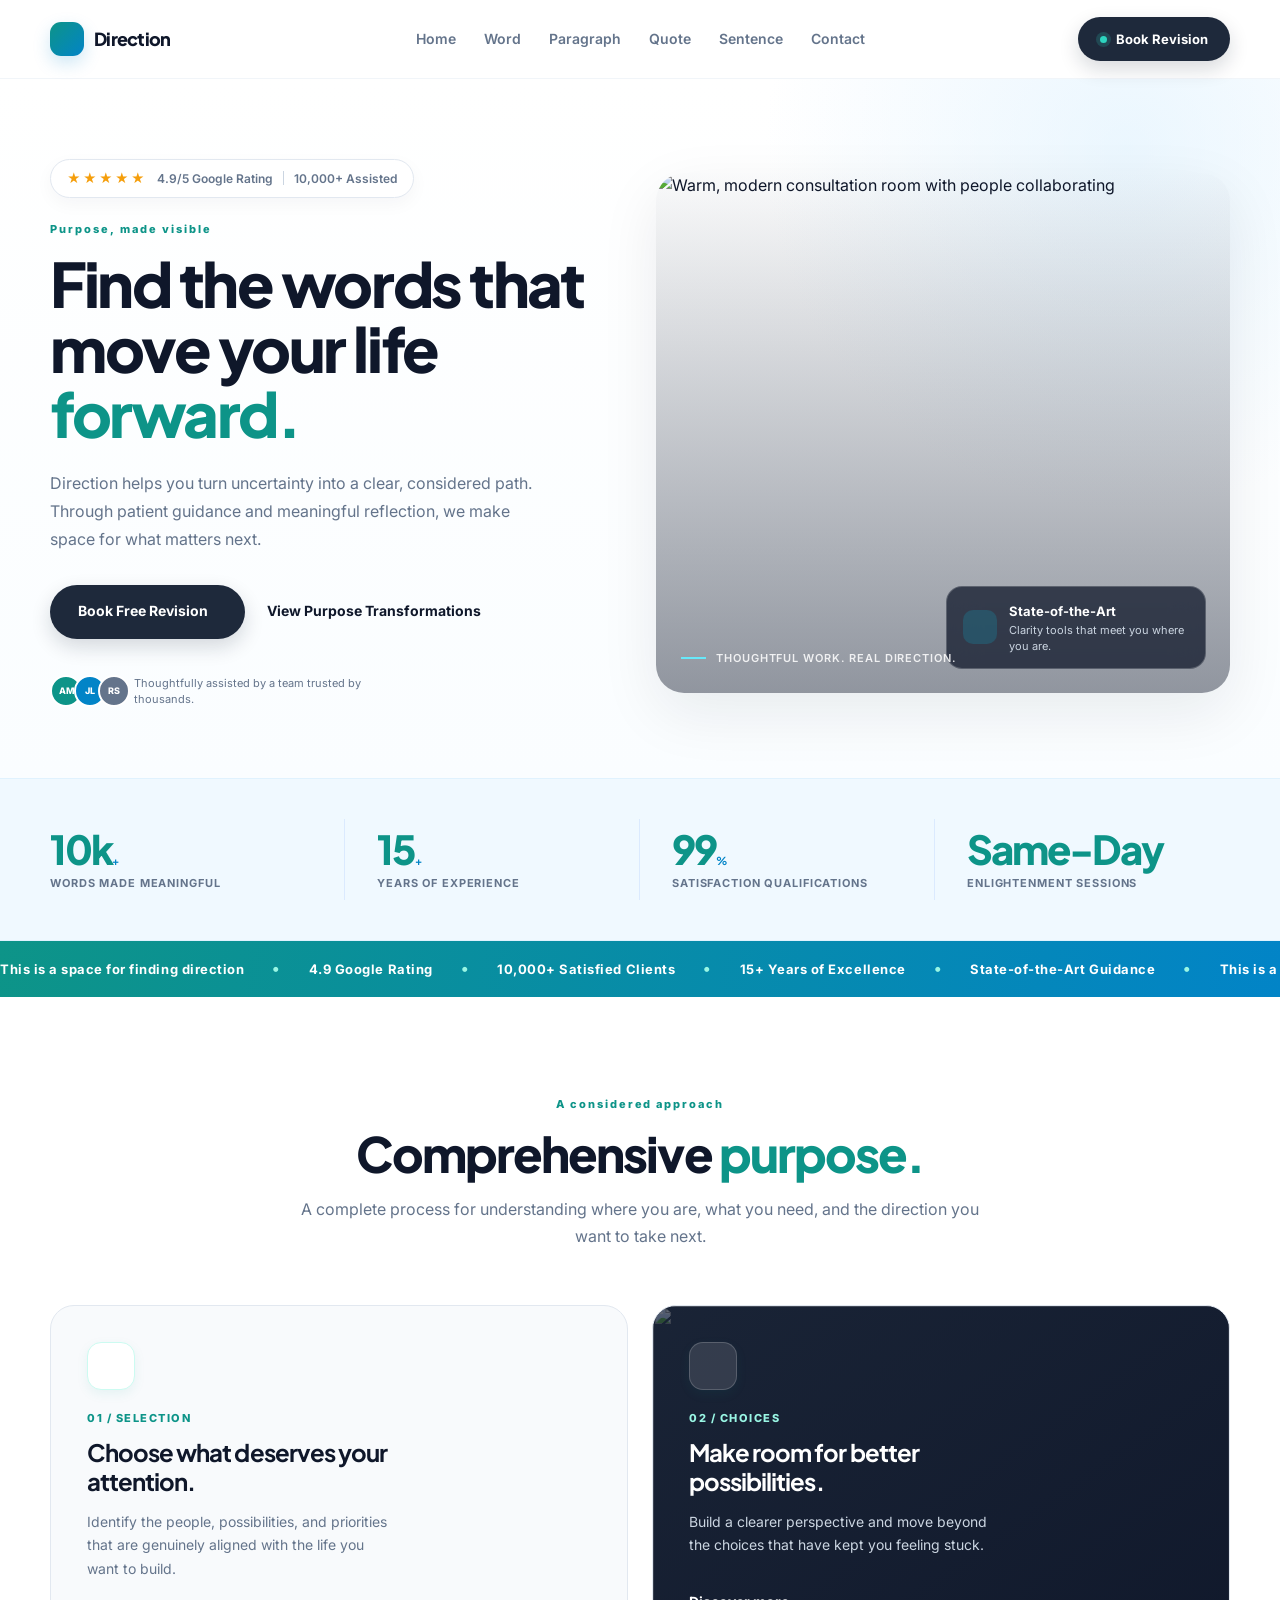
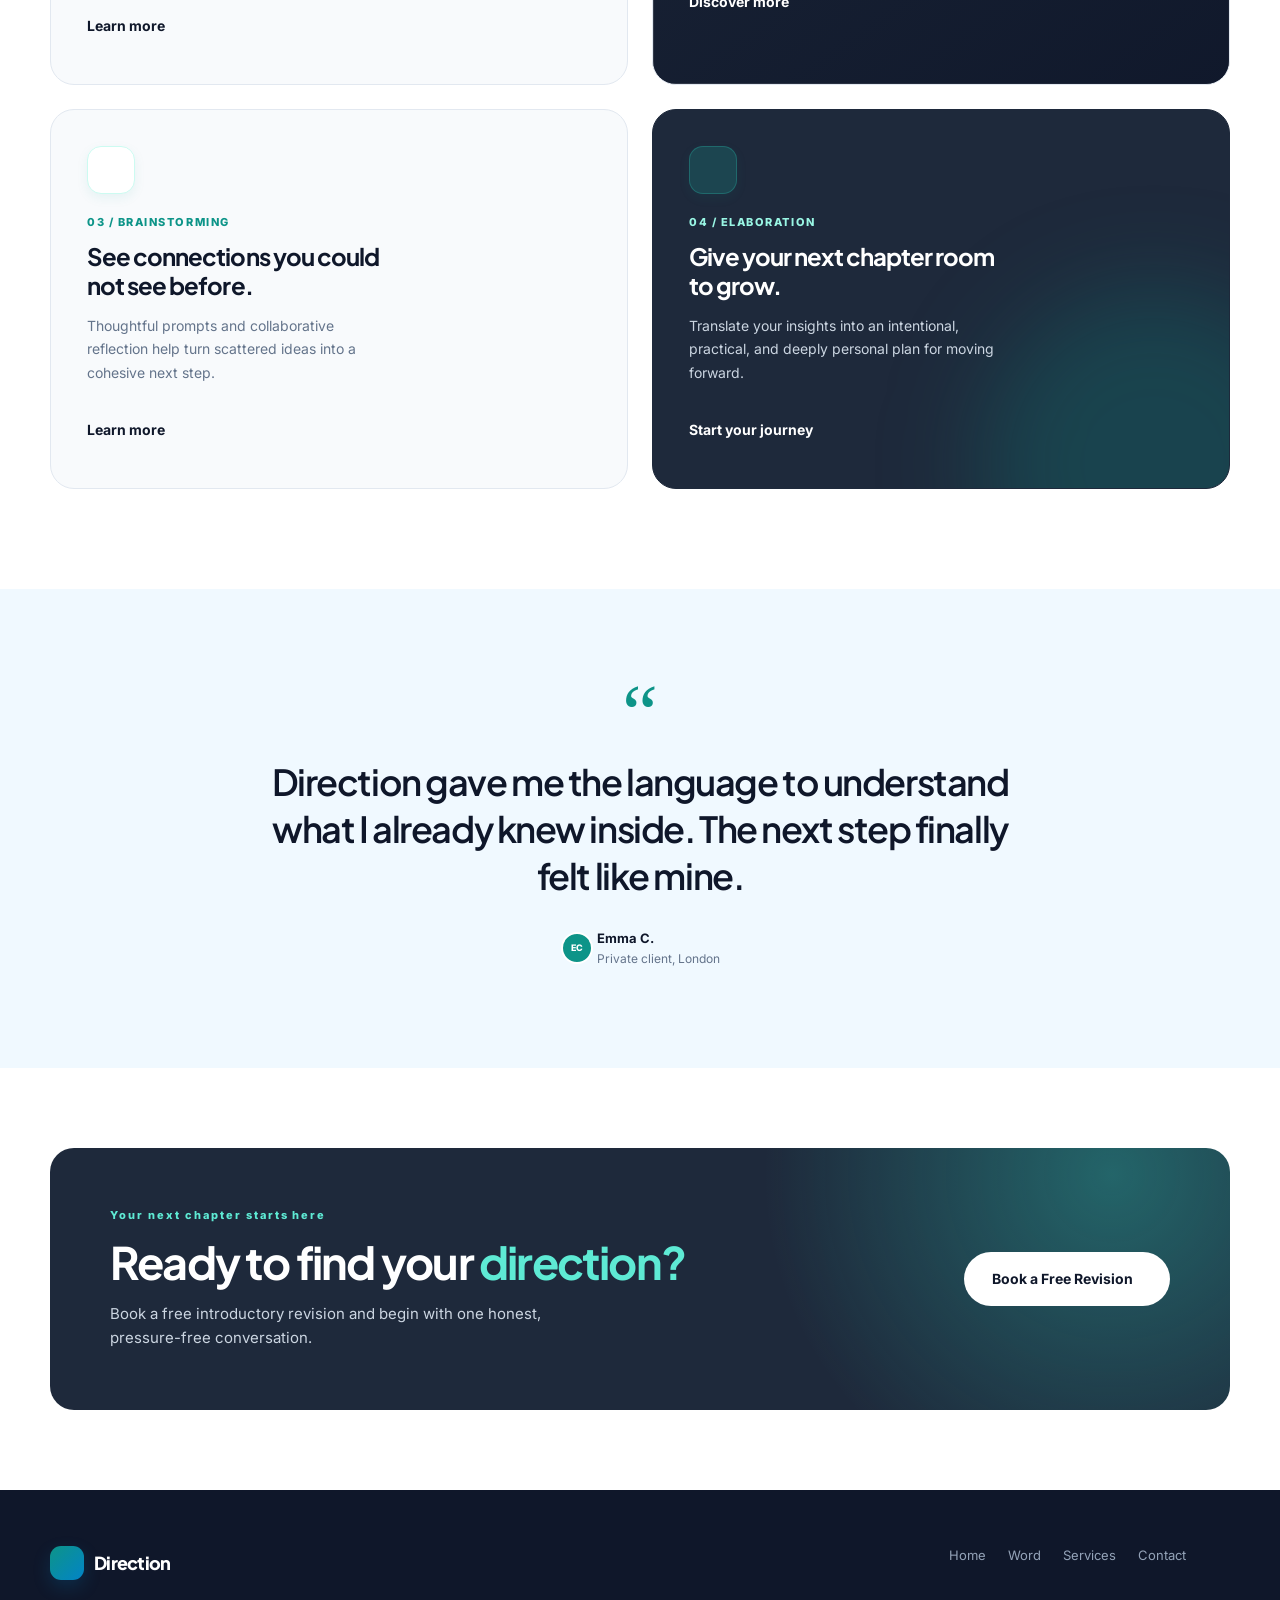
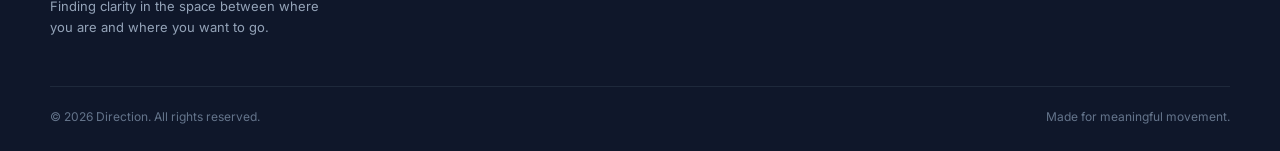
==== commit da85b5f0: "Update navigation links and text transformations" ====
--- a/index.html
+++ b/index.html
@@ -285,7 +285,7 @@
       font-weight: 800;
       letter-spacing: 0.18em;
       line-height: 1.4;
-      text-transform: uppercase;
+      text-transform uppercase;
     }
 
     h1, h2, h3, p {
@@ -1038,14 +1038,14 @@
   <!-- Header Navigation -->
   <header class="site-header" id="top">
     <nav class="navbar container" aria-label="Primary navigation">
-      <a class="brand" href="#home" aria-label="Direction home">
+      <a class="brand" href="index.html" aria-label="Direction home">
         <span class="brand-mark" aria-hidden="true"><i data-lucide="activity"></i></span>
         <span class="brand-name">Direction</span>
       </a>
 
       <div class="desktop-nav">
-        <a href="#home">Home</a>
-        <a href="#word">Word</a>
+        <a href="index.html">Home</a>
+        <a href="word.html">Word</a>
         <a href="#paragraph">Paragraph</a>
         <a href="#quote">Quote</a>
         <a href="#sentence">Sentence</a>
@@ -1067,8 +1067,8 @@
     <!-- Mobile Drawer Menu -->
     <div class="mobile-menu" id="mobile-menu" hidden>
       <div class="mobile-menu-inner">
-        <a href="#home">Home</a>
-        <a href="#word">Word</a>
+        <a href="index.html">Home</a>
+        <a href="word.html">Word</a>
         <a href="#paragraph">Paragraph</a>
         <a href="#quote">Quote</a>
         <a href="#sentence">Sentence</a>
@@ -1193,14 +1193,14 @@
         </div>
 
         <div class="bento-grid">
-          <!-- Card 1: Selection -->
+          <!-- Card 1: Selection (Linked to word.html) -->
           <article class="service-card" id="word">
             <div class="service-card-content">
               <div class="icon-box"><i data-lucide="shield-check"></i></div>
               <p class="card-number">01 / Selection</p>
               <h3>Choose what deserves your attention.</h3>
               <p>Identify the people, possibilities, and priorities that are genuinely aligned with the life you want to build.</p>
-              <a class="card-link" href="#contact">Learn more <i data-lucide="arrow-up-right"></i></a>
+              <a class="card-link" href="word.html">Learn more <i data-lucide="arrow-up-right"></i></a>
             </div>
           </article>
 
@@ -1286,7 +1286,8 @@
         <p>Finding clarity in the space between where you are and where you want to go.</p>
       </div>
       <div class="footer-links">
-        <a href="#home">Home</a>
+        <a href="index.html">Home</a>
+        <a href="word.html">Word</a>
         <a href="#services">Services</a>
         <a href="#contact">Contact</a>
         <a href="#" aria-label="Instagram"><i data-lucide="instagram"></i></a>
@@ -1334,12 +1335,10 @@
   <!-- JavaScript Interactivity -->
   <script>
     document.addEventListener('DOMContentLoaded', () => {
-      // Initialize Lucide icons
       if (window.lucide) {
         lucide.createIcons();
       }
 
-      // Mobile Menu
       const menuToggle = document.querySelector('.menu-toggle');
       const mobileMenu = document.querySelector('#mobile-menu');
       const mobileLinks = document.querySelectorAll('.mobile-menu a');
@@ -1356,7 +1355,6 @@
         menuToggle.setAttribute('aria-expanded', 'false');
       }));
 
-      // Modal Handling
       const modal = document.querySelector('#consultation-modal');
       const modalOpenButtons = document.querySelectorAll('[data-open-modal]');
       const modalCloseButtons = document.querySelectorAll('[data-close-modal]');
@@ -1378,14 +1376,12 @@
       modalOpenButtons.forEach(btn => btn.addEventListener('click', openModal));
       modalCloseButtons.forEach(btn => btn.addEventListener('click', closeModal));
 
-      // Close modal on Escape
       document.addEventListener('keydown', (e) => {
         if (e.key === 'Escape' && !modal.hidden) {
           closeModal();
         }
       });
 
-      // Form submission
       form?.addEventListener('submit', (e) => {
         e.preventDefault();
         if (formSuccess) formSuccess.hidden = false;
